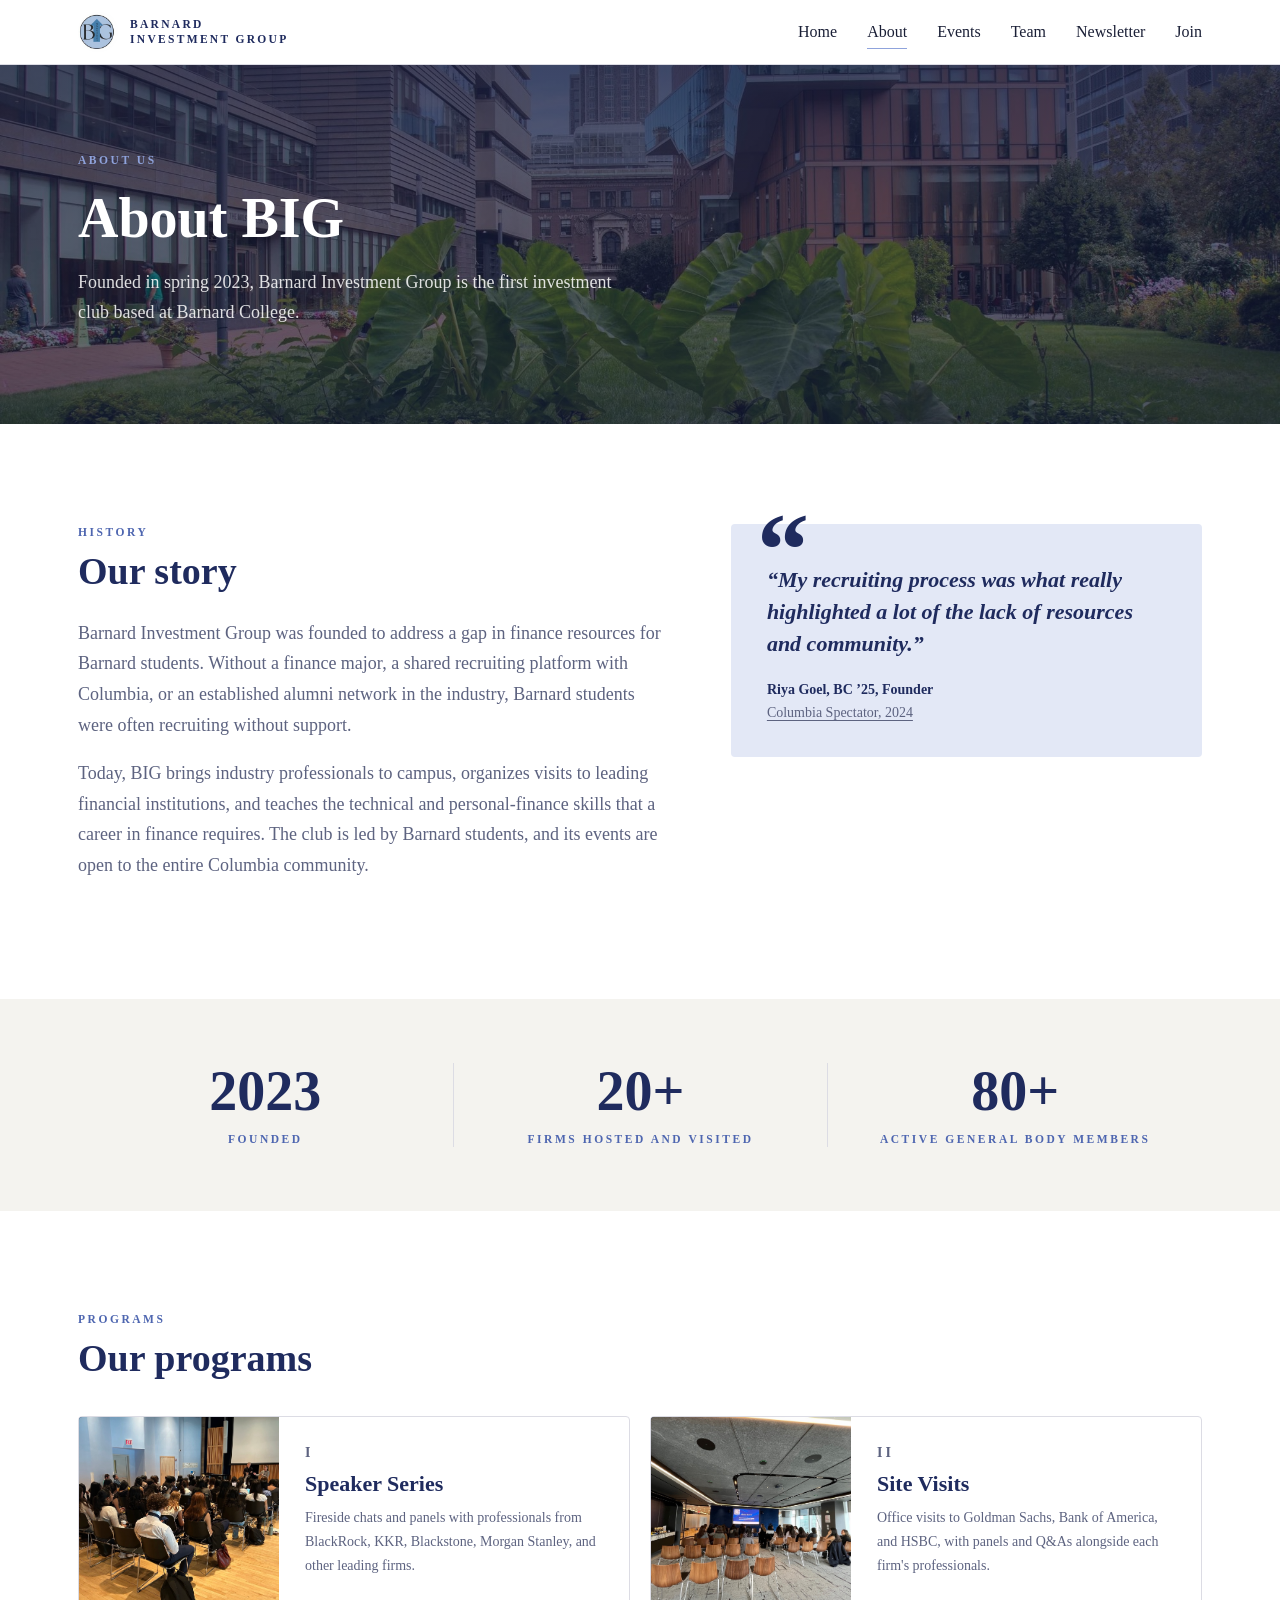
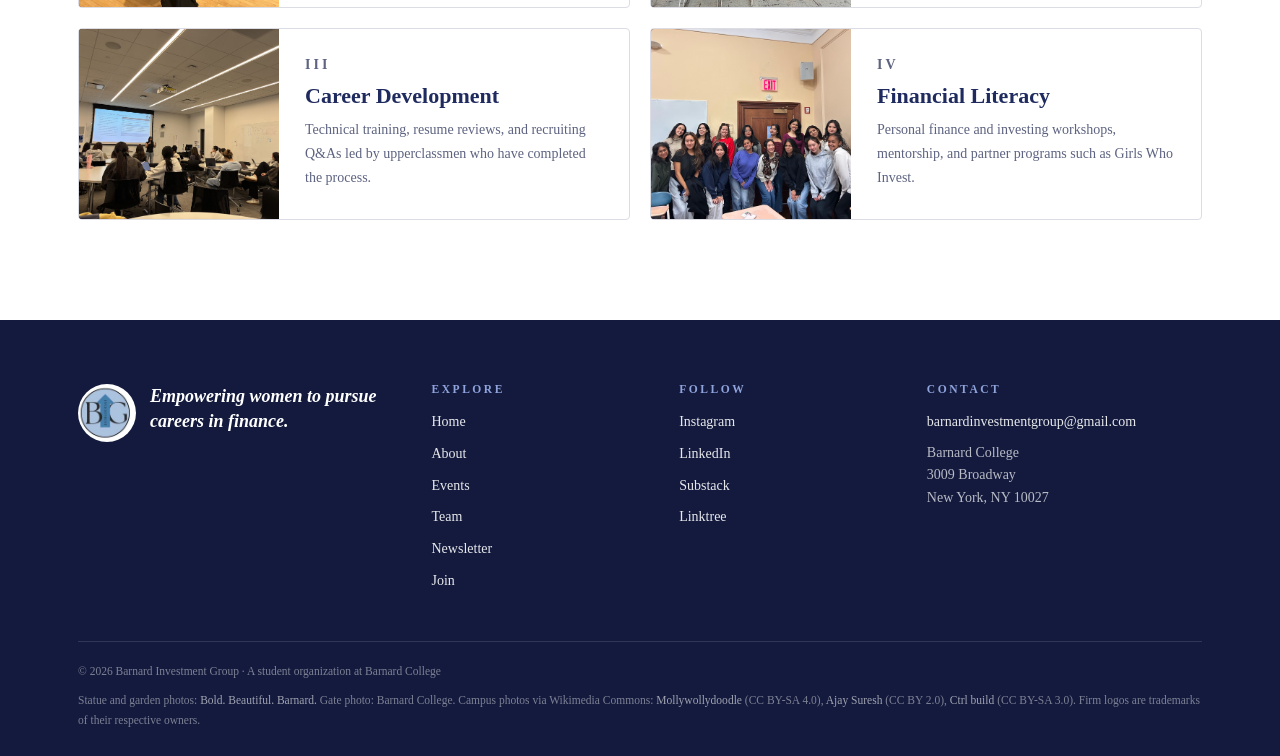
==== about.html @ a708cd1d "Copy edits: drop "First", Barnard and Columbia women, Spectator link, firms label, Experience: forma" ====
<!doctype html>
<html lang="en">
<head>
  <meta charset="utf-8" />
  <meta name="viewport" content="width=device-width, initial-scale=1" />
  <title>About · Barnard Investment Group</title>
  <meta name="description" content="Barnard Investment Group (BIG) is Barnard College's first investment club, dedicated to empowering women to pursue careers in finance." />
  <meta property="og:title" content="About · Barnard Investment Group" />
  <meta property="og:description" content="Barnard Investment Group (BIG) is Barnard College's first investment club, dedicated to empowering women to pursue careers in finance." />
  <meta property="og:image" content="assets/campus/barnard-hall-day.jpg" />
  <link rel="icon" href="assets/logo.png" />
  <link rel="stylesheet" href="styles.css?v=202610252300" />
</head>
<body data-page="about">
  <div id="site-header"></div>
  <main>
    <section class="banner" data-bg="assets/campus/barnard-garden-milstein.jpg">
      <div class="wrap">
        <p class="caps">About Us</p>
        <h1>About BIG</h1>
        <p class="lede">Founded in spring 2023, Barnard Investment Group is the first investment club based at Barnard College.</p>
      </div>
    </section>
    <section class="section">
      <div class="wrap about-grid">
        <div>
          <p class="caps">History</p>
          <h2 class="section-title">Our story</h2>
          <p class="lead">Barnard Investment Group was founded to address a gap in finance resources for Barnard students. Without a finance major, a shared recruiting platform with Columbia, or an established alumni network in the industry, Barnard students were often recruiting without support.</p>
          <p class="lead">Today, BIG brings industry professionals to campus, organizes visits to leading financial institutions, and teaches the technical and personal-finance skills that a career in finance requires. The club is led by Barnard students, and its events are open to the entire Columbia community.</p>
        </div>
        <figure class="pullquote">
          <blockquote>&ldquo;My recruiting process was what really highlighted a lot of the lack of resources and community.&rdquo;</blockquote>
          <figcaption>Riya Goel, BC &rsquo;25, Founder<span><a href="https://www.columbiaspectator.com/news/2024/01/31/barnard-investment-group-seeks-to-empower-women-in-finance/" target="_blank" rel="noopener">Columbia Spectator, 2024</a></span></figcaption>
        </figure>
      </div>
    </section>

    <section class="section section--paper section--tight">
      <div class="wrap">
        <dl class="stats">
          <div><dt>2023</dt><dd class="caps">Founded</dd></div>
          <div><dt>20+</dt><dd class="caps">Firms hosted and visited</dd></div>
          <div><dt>80+</dt><dd class="caps">Active general body members</dd></div>
        </dl>
      </div>
    </section>

    <section class="section">
      <div class="wrap">
        <div class="section-head"><div><p class="caps">Programs</p><h2 class="section-title">Our programs</h2></div></div>
        <div class="pillars">
          <article class="pillar"><div class="pillar__img" data-bg="assets/photos/goldman-2025-1.jpg"></div><div class="pillar__body"><p class="caps">I</p><h3>Speaker Series</h3><p>Fireside chats and panels with professionals from BlackRock, KKR, Blackstone, Morgan Stanley, and other leading firms.</p></div></article>
          <article class="pillar"><div class="pillar__img" data-bg="assets/photos/bofa-2025-1.jpg"></div><div class="pillar__body"><p class="caps">II</p><h3>Site Visits</h3><p>Office visits to Goldman Sachs, Bank of America, and HSBC, with panels and Q&amp;As alongside each firm's professionals.</p></div></article>
          <article class="pillar"><div class="pillar__img" data-bg="assets/photos/gbm-2026-10-25-1.jpg"></div><div class="pillar__body"><p class="caps">III</p><h3>Career Development</h3><p>Technical training, resume reviews, and recruiting Q&amp;As led by upperclassmen who have completed the process.</p></div></article>
          <article class="pillar"><div class="pillar__img" data-bg="assets/photos/members-group.jpg"></div><div class="pillar__body"><p class="caps">IV</p><h3>Financial Literacy</h3><p>Personal finance and investing workshops, mentorship, and partner programs such as Girls Who Invest.</p></div></article>
        </div>
      </div>
    </section>
  </main>
  <div id="site-footer"></div>
  <script src="data.js?v=202610252300"></script>
  <script src="main.js?v=202610252300"></script>
</body>
</html>
---- styles.css ----
/* =========================================================
   BIG: navy & periwinkle (from the logo + Instagram),
   Palatino (as on dukeiclub.org), collegiate photo-led layout
   ========================================================= */
:root {
  --navy: #1f2b5e;
  --navy-deep: #131a3d;
  --peri: #8fa3dc;
  --peri-ink: #4e66b0;
  --peri-soft: #e3e8f6;
  --paper: #f4f3ef;
  --white: #ffffff;
  --ink: #1a1f36;
  --muted: #5d6380;
  --line: #dcdce4;

  --serif: "Palatino Linotype", "Book Antiqua", Palatino, "URW Palladio L", P052, Georgia, serif;
  --sans: var(--serif);

  /* Type scale: every heading and text style on the site uses one of these */
  --fs-display: clamp(2.75rem, 6vw, 5rem);    /* home hero */
  --fs-h1: clamp(2.25rem, 4.4vw, 3.5rem);     /* page banners */
  --fs-h2: clamp(1.75rem, 3vw, 2.375rem);     /* section titles */
  --fs-h3: 1.375rem;                          /* card, person, FAQ titles */
  --fs-h4: 1.125rem;                          /* list rows */
  --fs-lead: 1.125rem;                        /* intro paragraphs */
  --fs-body: 1rem;
  --fs-small: .875rem;
  --fs-label: .72rem;                         /* uppercase labels, buttons, nav */

  --wrap: 1180px;
  --gutter: 28px;
  --radius: 4px;
  --shadow: 0 1px 2px rgba(19, 26, 61, .06), 0 14px 34px -18px rgba(19, 26, 61, .35);
}

*, *::before, *::after { box-sizing: border-box; }
html { -webkit-text-size-adjust: 100%; scroll-behavior: smooth; }
body { margin: 0; background: var(--white); color: var(--ink); font: 400 var(--fs-body)/1.7 var(--sans); -webkit-font-smoothing: antialiased; }
img { display: block; max-width: 100%; }
a { color: inherit; }
h1, h2, h3, h4 { font-family: var(--serif); color: var(--navy); line-height: 1.15; margin: 0; font-weight: 700; }
h1 em, h2 em, h3 em { font-style: italic; color: var(--peri-ink); }
h3 { font-size: var(--fs-h3); }
p { margin: 0 0 1em; }

.wrap { max-width: var(--wrap); margin: 0 auto; padding: 0 var(--gutter); }
.caps { font: 600 var(--fs-label)/1.4 var(--sans); letter-spacing: .22em; text-transform: uppercase; color: var(--peri-ink); margin: 0; }
.lead { font-size: var(--fs-lead); color: var(--muted); }
.center { text-align: center; }

/* ---------- Buttons ---------- */
.btn {
  display: inline-flex; align-items: center; justify-content: center; gap: .5em;
  padding: 14px 26px; border-radius: 2px;
  font: 600 var(--fs-label)/1 var(--sans); letter-spacing: .18em; text-transform: uppercase;
  text-decoration: none; border: 1.5px solid var(--navy); background: var(--navy); color: var(--white);
  transition: background .2s, color .2s, border-color .2s; cursor: pointer;
}
.btn:hover { background: var(--navy-deep); border-color: var(--navy-deep); }
.btn--line { background: transparent; color: var(--navy); }
.btn--line:hover { background: var(--navy); color: var(--white); }
.btn--white { background: var(--white); border-color: var(--white); color: var(--navy); }
.btn--white:hover { background: var(--peri-soft); border-color: var(--peri-soft); }
.btn--ghost { background: transparent; border-color: rgba(255, 255, 255, .7); color: var(--white); }
.btn--ghost:hover { background: var(--white); color: var(--navy); }
a[hidden], .btn[hidden] { display: none !important; }

.more { font: 600 var(--fs-label)/1 var(--sans); letter-spacing: .18em; text-transform: uppercase; text-decoration: none; color: var(--navy); border-bottom: 1.5px solid var(--peri); padding-bottom: 5px; transition: color .15s; }
.more:hover { color: var(--peri-ink); }
.more--light { color: var(--white); }
.more--light:hover { color: var(--peri); }

/* ---------- Header (sits over photos, turns solid on scroll) ---------- */
.site-header { position: fixed; inset: 0 0 auto 0; z-index: 50; background: var(--white); box-shadow: 0 1px 0 var(--line); }
.site-header__inner { height: 64px; display: flex; align-items: center; justify-content: space-between; gap: 24px; }
.brand { display: flex; align-items: center; gap: 12px; text-decoration: none; color: var(--navy); }
.brand img { width: 40px; height: 40px; border-radius: 50%; }
.brand span { font: 600 var(--fs-label)/1.3 var(--sans); letter-spacing: .2em; text-transform: uppercase; }
.nav { display: flex; align-items: center; gap: 30px; }
.nav a { font: 500 1rem/1 var(--sans); text-decoration: none; color: var(--ink); padding: 8px 0; border-bottom: 1.5px solid transparent; transition: border-color .2s, color .2s; }
.nav a:hover, .nav a[aria-current="page"] { border-color: var(--peri); }
.menu-btn { display: none; background: none; border: 1.5px solid var(--navy); color: var(--navy); font: 600 var(--fs-label)/1 var(--sans); letter-spacing: .18em; text-transform: uppercase; padding: 11px 13px; cursor: pointer; }


/* ---------- Photo hero & banners ---------- */
.banner { position: relative; color: var(--white); background: var(--navy-deep) center / cover no-repeat; isolation: isolate; }
.banner::before { content: ""; position: absolute; inset: 0; z-index: -1; background: linear-gradient(to bottom, rgba(19, 26, 61, .78) 0%, rgba(19, 26, 61, .62) 60%, rgba(19, 26, 61, .7) 100%); }

.banner .caps { color: var(--peri); margin-bottom: 18px; }
.banner h1 em { color: #b9c7f2; }
/* Inner-page banners: one fixed size, sitting below the header, text at the same spot on every page */
.banner { height: 360px; margin-top: 64px; display: flex; align-items: flex-start; }
.banner .wrap { width: 100%; padding-top: 88px; padding-bottom: 40px; }
.banner h1 { color: var(--white); font-size: var(--fs-h1); font-weight: 700; }
.banner p.lede { color: rgba(255, 255, 255, .85); font-size: var(--fs-lead); max-width: 60ch; margin: 16px 0 0; }
.banner--home { height: auto; min-height: calc(100svh - 64px); align-items: flex-end; }
.banner--home::before { background: linear-gradient(to top, rgba(10, 14, 32, .75) 0%, rgba(10, 14, 32, .3) 50%, rgba(10, 14, 32, .05) 100%), linear-gradient(to right, rgba(10, 14, 32, .4) 0%, rgba(10, 14, 32, 0) 55%); }
.banner--home { background-position: center 30%; }
.banner--home .wrap { padding-top: 0; padding-bottom: clamp(48px, 9vh, 90px); }
.banner--home .lede { font-size: clamp(1.1rem, 1.8vw, 1.4rem); color: var(--white); margin-top: 18px; }
.hero-mission { color: rgba(255, 255, 255, .78); max-width: 58ch; margin: 14px 0 0; }
.banner--home h1 { max-width: none; }
.section--logos { padding-top: 0; }
.banner--plain { background: var(--navy); }
.banner--plain::before { background: radial-gradient(900px 400px at 85% 0%, rgba(143, 163, 220, .28), transparent 60%); }

/* ---------- Sections ---------- */
.section { padding: clamp(64px, 9vw, 100px) 0; }
.section--tight { padding: 64px 0; }
.section--compact { padding: clamp(40px, 5vw, 60px) 0; }
.section-title--xl { font-size: var(--fs-h1); margin: 0; }
.section--paper { background: var(--paper); }
.section--navy { background: var(--navy); color: var(--white); }
.section-title { font-size: var(--fs-h2); margin: 10px 0 0; }
.section-head { display: flex; justify-content: space-between; align-items: flex-end; flex-wrap: wrap; gap: 20px; margin-bottom: 36px; }
.section-head--center { justify-content: center; text-align: center; }

/* Home: mission statement */
.mission { max-width: 860px; margin: 0 auto; text-align: center; }
.mission blockquote { margin: 18px 0 28px; font: italic 500 var(--fs-h2)/1.4 var(--serif); color: var(--navy); }

/* Home: Duke-style intro, logo row, LionFund-style About / Recruitment cards */
.intro { padding: clamp(64px, 9vw, 110px) 0 clamp(48px, 6vw, 80px); }
.intro__wrap { max-width: 980px; }
.intro .intro__statement { font: italic 400 clamp(1.5rem, 2.6vw, 2.25rem)/1.45 var(--serif); color: #8a8d99; text-align: center; margin: 0 0 clamp(40px, 5vw, 56px); }
.intro h2 { font-size: var(--fs-h2); margin-bottom: 16px; }
.intro p { font-size: var(--fs-lead); }
.logo-label { text-align: center; margin-top: clamp(48px, 6vw, 72px); }
.logo-row { list-style: none; margin: 20px 0 0; padding: 0; display: grid; grid-template-columns: repeat(5, 1fr); gap: 8px 24px; }
.logo-row li { height: 76px; display: grid; place-items: center; }
.logo-row img { max-width: 80%; max-height: 36px; object-fit: contain; filter: grayscale(1); opacity: .55; transition: filter .2s, opacity .2s; }
.logo-row li:hover img { filter: none; opacity: 1; }
.logo-row img.tall { max-height: 52px; }
.logo-row img.wide { max-height: 26px; }

.gateways { display: grid; grid-template-columns: 1fr 1fr; gap: 24px; }
.gateway { display: grid; grid-template-columns: 44% 1fr; background: var(--white); border: 1px solid var(--line); border-radius: var(--radius); overflow: hidden; text-decoration: none; transition: border-color .2s; }
.gateway:hover { border-color: var(--navy); }
.gateway__img { width: 100%; height: 100%; min-height: 230px; object-fit: cover; }
.gateway__body { padding: 30px; display: flex; flex-direction: column; justify-content: center; align-items: flex-start; }
.gateway h2 { font-size: var(--fs-h2); margin-bottom: 10px; }
.gateway p { color: var(--muted); margin-bottom: 20px; }

/* Home: firm logos (CFIG-style tiles) */
.logos { list-style: none; margin: 0; padding: 0; display: grid; grid-template-columns: repeat(5, 1fr); gap: 12px; }
.logos li { background: var(--white); border: 1px solid var(--line); border-radius: var(--radius); height: 120px; display: grid; place-items: center; padding: 22px; }
.logos img { max-width: 78%; max-height: 40px; object-fit: contain; filter: grayscale(1); opacity: .72; transition: filter .25s, opacity .25s; }
.logos img.tall { max-height: 56px; opacity: .6; }
.logos img.wide { max-width: 92%; max-height: 30px; }
.logos li:hover img { filter: none; opacity: 1; }

/* Home: next event + newsletter band */
.band { display: grid; grid-template-columns: 1.2fr 1fr; gap: 56px; align-items: center; }
.band .caps { color: var(--peri); }
.band h3 { color: var(--white); font-size: var(--fs-h2); }
.band p { color: rgba(255, 255, 255, .78); }
.next-card { display: flex; gap: 24px; align-items: flex-start; margin-top: 18px; text-decoration: none; }
.date-block { flex: 0 0 auto; width: 84px; padding: 14px 0; border-radius: var(--radius); background: var(--peri); color: var(--navy-deep); display: flex; flex-direction: column; align-items: center; font: 600 var(--fs-label)/1.2 var(--sans); letter-spacing: .16em; text-transform: uppercase; }
.date-block strong { font: 700 var(--fs-h2)/1 var(--serif); letter-spacing: 0; margin: 4px 0; }
.next-card p { margin: 8px 0 14px; }
.band__links { border-left: 1px solid rgba(255, 255, 255, .18); padding-left: 56px; }
.band__links h3 { margin: 10px 0 10px; }
.band__links .row { display: flex; flex-wrap: wrap; gap: 22px; align-items: center; margin-top: 24px; }

/* ---------- About ---------- */
.about-grid { display: grid; grid-template-columns: 1.25fr 1fr; gap: 64px; align-items: start; }
.about-grid .section-title { margin-bottom: 24px; }
.pullquote { margin: 0; padding: 40px 36px 32px; background: var(--peri-soft); border-radius: var(--radius); position: relative; }
.pullquote::before { content: "\201C"; position: absolute; top: -26px; left: 26px; font: 700 6.5rem/1 var(--serif); color: var(--navy); }
.pullquote blockquote { margin: 0 0 18px; font: italic 600 var(--fs-h3)/1.45 var(--serif); color: var(--navy); }
.pullquote figcaption { font-size: var(--fs-small); font-weight: 600; color: var(--navy); }
.pullquote figcaption span { display: block; font-weight: 400; color: var(--muted); }
.pullquote figcaption a { color: inherit; text-decoration: underline; text-underline-offset: 3px; }
.pullquote figcaption a:hover { color: var(--navy); }
.stats { display: grid; grid-template-columns: repeat(3, 1fr); margin: 0; text-align: center; }
.stats div + div { border-left: 1px solid var(--line); }
.stats dt { font: 700 var(--fs-h1)/1 var(--serif); color: var(--navy); }
.stats dd { margin: 12px 0 0; }
.pillars { display: grid; grid-template-columns: repeat(2, 1fr); gap: 20px; }
.pillar { display: grid; grid-template-columns: 200px 1fr; background: var(--white); border-radius: var(--radius); overflow: hidden; border: 1px solid var(--line); }
.pillar__img { background: var(--navy) center / cover no-repeat; min-height: 190px; }
.pillar__body { padding: 26px 26px 22px; }
.pillar h3 { margin: 8px 0 10px; }
.pillar p { color: var(--muted); font-size: var(--fs-small); margin: 0; }

/* ---------- Events ---------- */
.upcoming { display: grid; grid-template-columns: repeat(auto-fill, minmax(min(100%, 340px), 1fr)); gap: 18px; }
.event-card { display: flex; gap: 20px; padding: 22px; border-radius: var(--radius); background: var(--white); border: 1px solid var(--line); text-decoration: none; transition: border-color .2s; }
.event-card:hover { border-color: var(--navy); }
.event-card .date-block { background: var(--navy); color: var(--white); width: 74px; }
.event-card .date-block span:last-child { color: var(--peri); }
.event-card h3 { font-size: var(--fs-h4); margin: 8px 0 6px; }
.event-card .meta { font-size: var(--fs-small); font-weight: 600; color: var(--peri-ink); margin: 0; }

.tag { display: inline-block; font: 700 var(--fs-label)/1 var(--sans); letter-spacing: .12em; text-transform: uppercase; padding: 5px 10px; border-radius: 2px; background: var(--peri-soft); color: var(--navy); white-space: nowrap; }
.tag--site-visit { background: var(--navy); color: var(--white); }
.tag--workshop { background: #f3e9d9; color: #7a5520; }
.tag--community { background: #f6e3ea; color: #8a3456; }

.filters { display: flex; flex-wrap: wrap; gap: 6px; }
.filters button { font: 600 var(--fs-label) var(--sans); letter-spacing: .08em; border: 1px solid var(--line); background: var(--white); color: var(--muted); padding: 10px 15px; border-radius: 2px; cursor: pointer; transition: all .15s; }
.filters button:hover { border-color: var(--navy); color: var(--navy); }
.filters button.is-active { background: var(--navy); border-color: var(--navy); color: var(--white); }

.term { margin-top: 36px; }
.term > h3 { display: flex; align-items: baseline; gap: 14px; padding-bottom: 12px; border-bottom: 2px solid var(--navy); }
.term > h3 span { font: 600 var(--fs-label) var(--sans); letter-spacing: .18em; text-transform: uppercase; color: var(--muted); }
.elist { list-style: none; margin: 0; padding: 0; }
.elist a { display: grid; grid-template-columns: 82px 1fr auto 20px; gap: 18px; align-items: center; padding: 15px 6px; border-bottom: 1px solid var(--line); text-decoration: none; transition: background .15s; }
.elist a:hover { background: var(--paper); }
.elist time { font: 600 var(--fs-label) var(--sans); letter-spacing: .12em; text-transform: uppercase; color: var(--muted); }
.elist strong { font: 700 var(--fs-h4)/1.3 var(--serif); color: var(--navy); }
.elist small { display: block; font-size: var(--fs-small); color: var(--muted); margin-top: 2px; }
.elist .go { color: var(--peri-ink); font-weight: 600; }
.photo-flag { display: inline-block; margin-left: 8px; vertical-align: 2px; font: 700 var(--fs-label)/1 var(--sans); letter-spacing: .12em; text-transform: uppercase; color: var(--peri-ink); border: 1px solid var(--peri); border-radius: 2px; padding: 4px 8px; }
.show-more { margin-top: 22px; }
.empty { padding: 26px; background: var(--peri-soft); border-radius: var(--radius); color: var(--navy); margin: 0; }

/* Event page */
.crumb { display: inline-block; margin-bottom: 24px; }
.event-body { display: grid; grid-template-columns: 1fr 340px; gap: 64px; align-items: start; }
.event-body .prose p { font-size: var(--fs-lead); color: var(--ink); }
.prose-actions { margin-top: 24px; }
.facts { margin: 0; background: var(--paper); border-radius: var(--radius); padding: 8px 24px; }
.facts div { display: grid; grid-template-columns: 90px 1fr; gap: 12px; padding: 14px 0; border-bottom: 1px solid var(--line); }
.facts div:last-child { border-bottom: 0; }
.facts dt { font: 600 var(--fs-label)/1.9 var(--sans); letter-spacing: .16em; text-transform: uppercase; color: var(--muted); }
.facts dd { margin: 0; font-weight: 500; }
/* Event photos: each row shares one height and every photo keeps its full frame (widths set in main.js) */
.photos { display: grid; gap: 12px; margin-top: 48px; }
.photos__row { display: flex; gap: 12px; }
.photos__row img { flex: 1 1 0; min-width: 0; height: auto; aspect-ratio: 4 / 3; border-radius: var(--radius); background: var(--paper); }
.photos__row--single img { flex: none !important; width: auto; max-width: 100%; max-height: 640px; }
.pager { display: grid; grid-template-columns: 1fr 1fr; gap: 18px; margin-top: 56px; }
.pager a { padding: 22px 24px; border: 1px solid var(--line); border-radius: var(--radius); text-decoration: none; transition: border-color .2s; }
.pager a:hover { border-color: var(--navy); }
.pager a.next { text-align: right; grid-column: 2; }
.pager strong { display: block; font: 700 var(--fs-h4)/1.3 var(--serif); color: var(--navy); margin-top: 6px; }

/* ---------- Team (centered, Duke-style) ---------- */
.board { display: grid; grid-template-columns: repeat(3, minmax(0, 260px)); justify-content: center; gap: 56px 48px; text-align: center; }
.member__photo { aspect-ratio: 1; border-radius: 50%; overflow: hidden; background: var(--peri-soft); display: grid; place-items: center; margin-bottom: 18px; }
.member__photo img { width: 100%; height: 100%; object-fit: cover; transform: scale(1.06); }
.member__photo span { font: italic 700 var(--fs-h1) var(--serif); color: var(--navy); opacity: .5; }
.member .role { font: 600 var(--fs-label)/1.4 var(--sans); letter-spacing: .18em; text-transform: uppercase; color: var(--peri-ink); margin: 8px 0; }
.member .major { font-size: var(--fs-small); color: var(--muted); margin: 0; }
.member .exp { font-size: var(--fs-small); color: var(--ink); margin: 6px 0 0; }
.member a { font-size: var(--fs-small); font-weight: 600; color: var(--navy); }

/* ---------- Newsletter ---------- */
.nl-grid { display: grid; grid-template-columns: 1fr 1fr; gap: 64px; align-items: start; }
.nl-grid .section-title { margin-bottom: 18px; }
.nl-grid .lead { max-width: 48ch; }
.substack-embed { width: 100%; max-width: 480px; height: 150px; border: 0; border-radius: var(--radius); background: #fff; margin: 8px 0 22px; display: block; box-shadow: 0 0 0 1px var(--line); }
.issues { display: grid; gap: 14px; margin-top: 16px; }
.issue { display: block; padding: 22px 24px; border-radius: var(--radius); border: 1px solid var(--line); background: var(--white); text-decoration: none; transition: border-color .2s; }
.issue:hover { border-color: var(--navy); }
.issue h3 { font-size: var(--fs-h4); margin: 8px 0 8px; }
.issue ul { margin: 0; padding-left: 18px; font-size: var(--fs-small); color: var(--muted); }
.issue li::marker { color: var(--peri); }

/* ---------- Join ---------- */
.join-grid { display: grid; grid-template-columns: 1fr 1fr; gap: 24px; }
.join-card { padding: 44px 40px; border-radius: var(--radius); background: var(--paper); }
.join-card h2 { font-size: var(--fs-h2); margin: 10px 0 10px; }
.join-card > p { color: var(--muted); }
.join-card--navy { background: linear-gradient(160deg, var(--navy), var(--navy-deep)); color: var(--white); }
.join-card--navy h2 { color: var(--white); }
.join-card--navy .caps { color: var(--peri); }
.join-card--navy > p { color: rgba(255, 255, 255, .8); }
.join-card--navy a:not(.btn) { color: var(--white); font-weight: 600; }
.steps { counter-reset: s; list-style: none; padding: 0; margin: 26px 0 30px; }
.steps li { counter-increment: s; position: relative; padding: 0 0 18px 50px; color: var(--muted); }
.steps li::before { content: counter(s); position: absolute; left: 0; top: -2px; width: 32px; height: 32px; border-radius: 50%; background: var(--navy); color: var(--white); display: grid; place-items: center; font: 700 var(--fs-small) var(--serif); }
.steps strong { color: var(--navy); }
.timeline { list-style: none; padding: 0; margin: 26px 0 30px; border-left: 1.5px solid rgba(143, 163, 220, .5); }
.timeline li { position: relative; padding: 0 0 18px 26px; color: rgba(255, 255, 255, .92); }
.timeline li::before { content: ""; position: absolute; left: -6px; top: 8px; width: 10px; height: 10px; border-radius: 50%; background: var(--peri); }
.timeline span { display: block; font: 700 var(--fs-label)/1.6 var(--sans); letter-spacing: .16em; text-transform: uppercase; color: var(--peri); }
.note { font-size: var(--fs-small); margin: 18px 0 0; }
.faq { max-width: 820px; margin: 0 auto; }
.faq details { border-bottom: 1px solid var(--line); }
.faq summary { list-style: none; cursor: pointer; padding: 22px 0; font: 700 var(--fs-h4)/1.3 var(--serif); color: var(--navy); display: flex; justify-content: space-between; gap: 16px; }
.faq summary::-webkit-details-marker { display: none; }
.faq summary::after { content: "+"; font: 400 var(--fs-h3)/1 var(--sans); color: var(--peri-ink); }
.faq details[open] summary::after { content: "\2212"; }
.faq details p { color: var(--muted); margin: -8px 0 22px; }

/* ---------- Footer ---------- */
.site-footer { background: var(--navy-deep); color: rgba(255, 255, 255, .7); padding: 64px 0 26px; font-size: var(--fs-small); }
.site-footer a { color: rgba(255, 255, 255, .9); text-decoration: none; }
.site-footer a:hover { color: var(--peri); }
.footer-grid { display: grid; grid-template-columns: 1.5fr 1fr 1fr 1.3fr; gap: 36px; }
.footer-brand { display: flex; gap: 14px; align-items: flex-start; }
.footer-brand img { width: 58px; height: 58px; border-radius: 50%; }
.footer-brand p { margin: 0; font: italic 600 var(--fs-h4)/1.35 var(--serif); color: var(--white); }
.site-footer h4 { margin: 0 0 14px; font: 600 var(--fs-label)/1 var(--sans); letter-spacing: .22em; text-transform: uppercase; color: var(--peri); }
.site-footer ul { list-style: none; margin: 0; padding: 0; display: grid; gap: 8px; }
.site-footer address { font-style: normal; margin-top: 8px; line-height: 1.6; }
.footer-base { display: flex; justify-content: space-between; flex-wrap: wrap; gap: 10px 24px; margin-top: 48px; padding-top: 20px; border-top: 1px solid rgba(255, 255, 255, .12); font-size: var(--fs-label); color: rgba(255, 255, 255, .45); }
.footer-base a { color: rgba(255, 255, 255, .6); }

/* ---------- Responsive ---------- */
@media (max-width: 1000px) {
  .board { grid-template-columns: repeat(2, minmax(0, 260px)); }
  .board .member:last-child:nth-child(odd) { grid-column: 1 / -1; justify-self: center; width: calc(50% - 24px); }
  .pillar { grid-template-columns: 1fr; }
  .pillar__img { min-height: 160px; }
  .footer-grid { grid-template-columns: 1fr 1fr; }
  .gateway { grid-template-columns: 1fr; }
  .gateway__img { min-height: 0; aspect-ratio: 16 / 10; }
  .gateway__body { padding: 24px; }
  .more { display: inline-block; padding-top: 14px; }
}
@media (max-width: 900px) {
  :root { --gutter: 20px; }
  .menu-btn { display: block; }
  .nav { position: fixed; top: 64px; left: 0; right: 0; flex-direction: column; align-items: stretch; gap: 0; background: var(--white); padding: 8px var(--gutter) 22px; box-shadow: 0 20px 30px -20px rgba(19, 26, 61, .4); display: none; }
  .nav-open .site-header { background: var(--white); }
  .nav-open .brand { color: var(--navy); }
  .nav-open .menu-btn { color: var(--navy); border-color: var(--navy); }
  .nav-open .nav { display: flex; }
  .nav a { color: var(--ink) !important; padding: 16px 0; border-bottom: 1px solid var(--line); }

  .band, .about-grid, .event-body, .nl-grid, .join-grid { grid-template-columns: 1fr; gap: 40px; }
  .band__links { border-left: 0; padding-left: 0; border-top: 1px solid rgba(255, 255, 255, .18); padding-top: 36px; }
  .stats { grid-template-columns: 1fr; gap: 28px 0; }
  .stats div + div { border-left: 0; }
  .banner { height: auto; min-height: 360px; }
  .banner .wrap { padding-top: 64px; }
  .banner--home { min-height: calc(100svh - 64px); }
}
@media (max-width: 560px) {
  .brand span { letter-spacing: .12em; }
  .board { grid-template-columns: repeat(2, minmax(0, 1fr)); gap: 36px 16px; }
  .board .member:last-child:nth-child(odd) { width: calc(50% - 8px); }
  .logos li { height: 96px; }
  .elist a { grid-template-columns: 1fr 16px; gap: 6px 10px; }
  .elist time { grid-column: 1; }
  .elist .tag { grid-column: 1; justify-self: start; }
  .elist .go { grid-column: 2; grid-row: 1 / span 3; }
  .photos__row { flex-direction: column; }
  .photos__row img { flex: none !important; width: 100%; }
  .pager { grid-template-columns: 1fr; }
  .pager a.next { grid-column: 1; }
  .join-card { padding: 32px 22px; }
  .gateways, .pillars { grid-template-columns: 1fr; }
  .gateway__img { aspect-ratio: 16 / 9; }
  .footer-grid { grid-template-columns: 1fr 1fr; gap: 32px 20px; }
  .footer-brand, .footer-grid > div:last-child { grid-column: 1 / -1; }
}
@media (max-width: 680px) { .logos, .logo-row { grid-template-columns: repeat(2, 1fr); } }
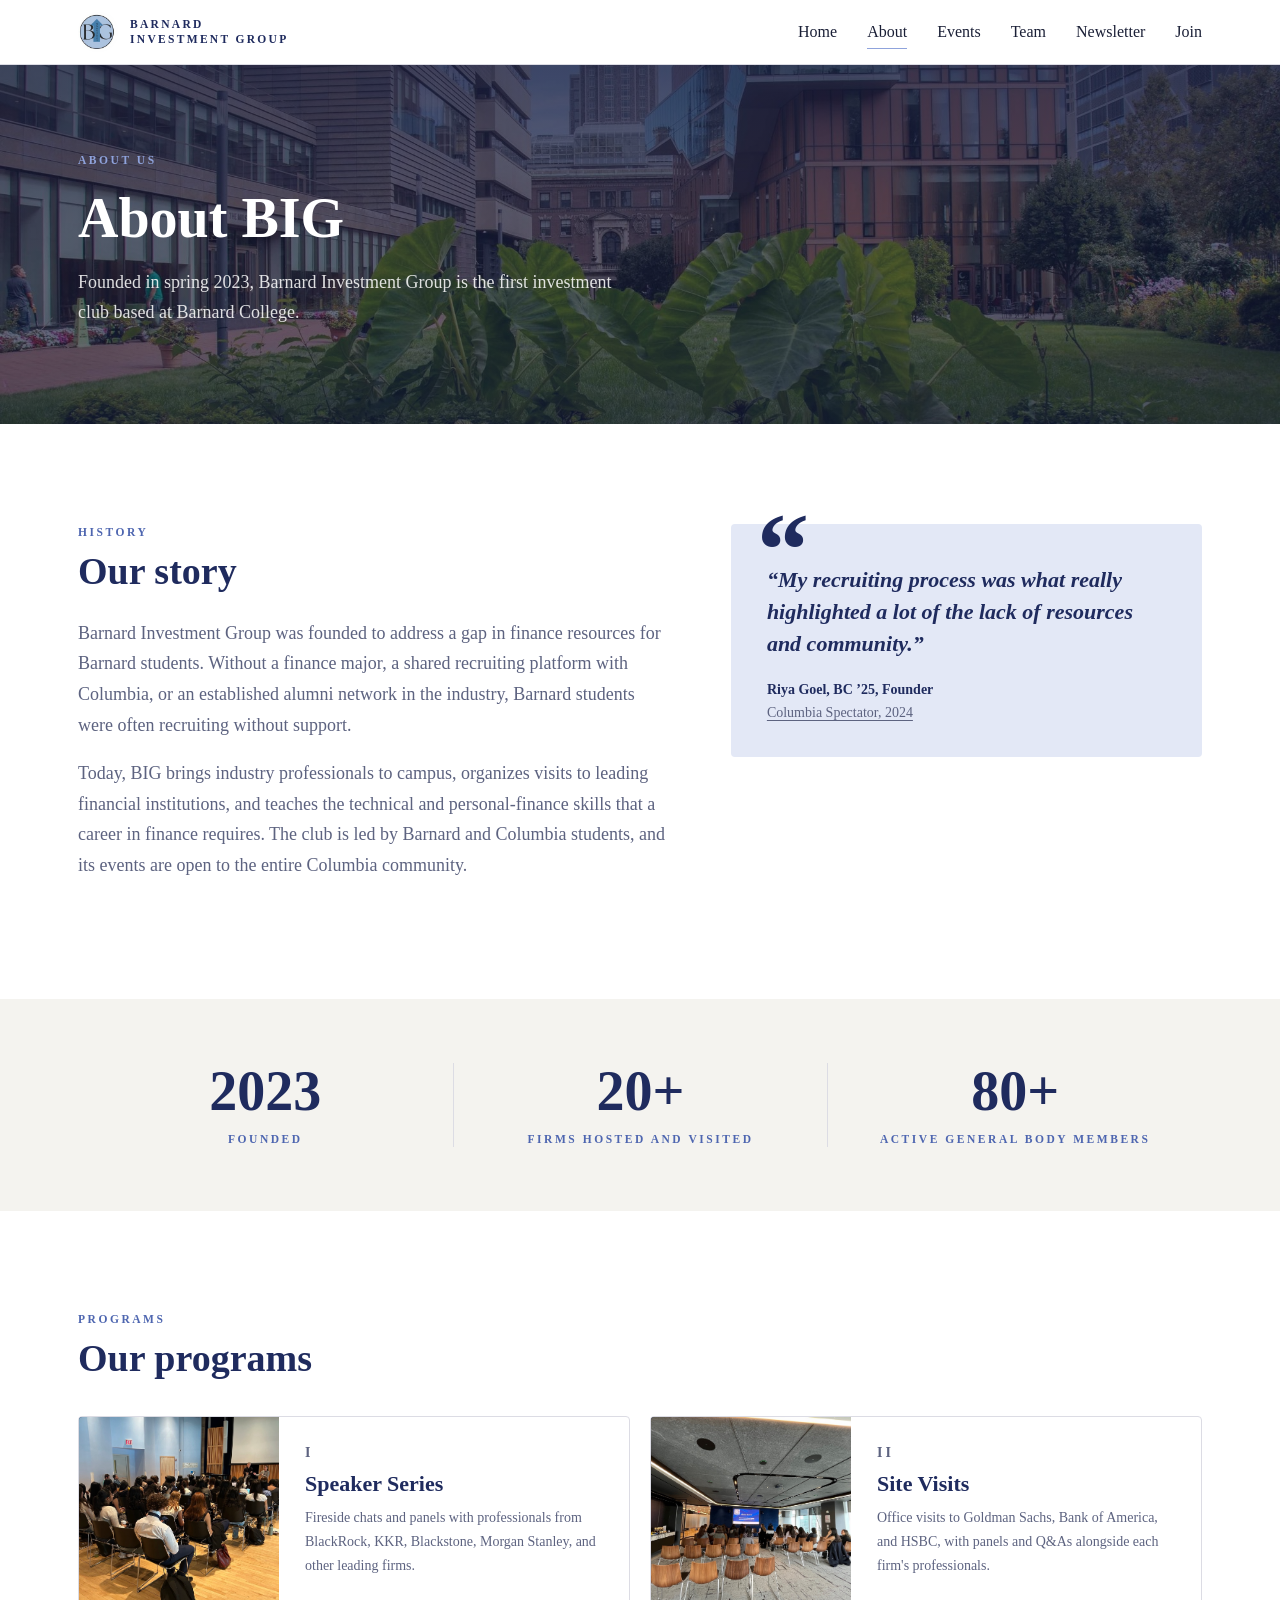
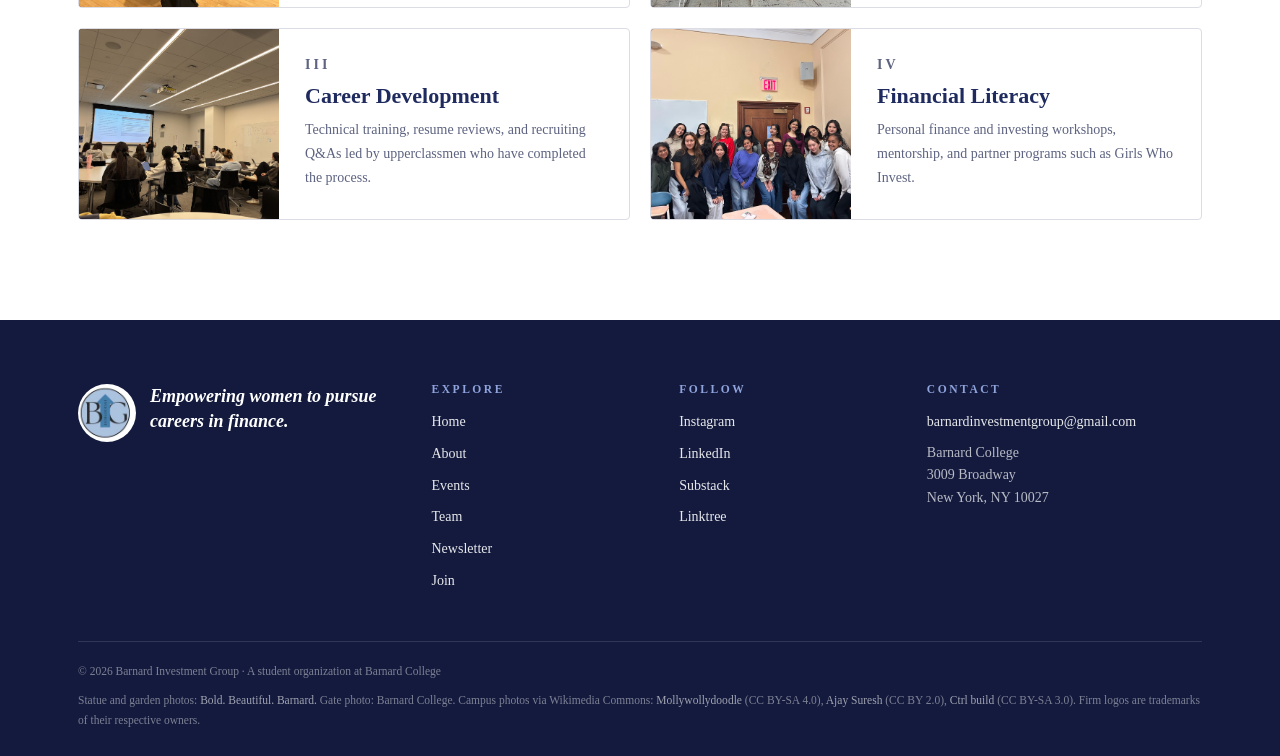
==== commit 0cee0dfc: "E-board open to Barnard and Columbia students: new FAQ, Join and About copy" ====
--- a/about.html
+++ b/about.html
@@ -9,7 +9,7 @@
   <meta property="og:description" content="Barnard Investment Group (BIG) is Barnard College's first investment club, dedicated to empowering women to pursue careers in finance." />
   <meta property="og:image" content="assets/campus/barnard-hall-day.jpg" />
   <link rel="icon" href="assets/logo.png" />
-  <link rel="stylesheet" href="styles.css?v=202610252300" />
+  <link rel="stylesheet" href="styles.css?v=202610252330" />
 </head>
 <body data-page="about">
   <div id="site-header"></div>
@@ -27,7 +27,7 @@
           <p class="caps">History</p>
           <h2 class="section-title">Our story</h2>
           <p class="lead">Barnard Investment Group was founded to address a gap in finance resources for Barnard students. Without a finance major, a shared recruiting platform with Columbia, or an established alumni network in the industry, Barnard students were often recruiting without support.</p>
-          <p class="lead">Today, BIG brings industry professionals to campus, organizes visits to leading financial institutions, and teaches the technical and personal-finance skills that a career in finance requires. The club is led by Barnard students, and its events are open to the entire Columbia community.</p>
+          <p class="lead">Today, BIG brings industry professionals to campus, organizes visits to leading financial institutions, and teaches the technical and personal-finance skills that a career in finance requires. The club is led by Barnard and Columbia students, and its events are open to the entire Columbia community.</p>
         </div>
         <figure class="pullquote">
           <blockquote>&ldquo;My recruiting process was what really highlighted a lot of the lack of resources and community.&rdquo;</blockquote>
@@ -59,7 +59,7 @@
     </section>
   </main>
   <div id="site-footer"></div>
-  <script src="data.js?v=202610252300"></script>
-  <script src="main.js?v=202610252300"></script>
+  <script src="data.js?v=202610252330"></script>
+  <script src="main.js?v=202610252330"></script>
 </body>
 </html>
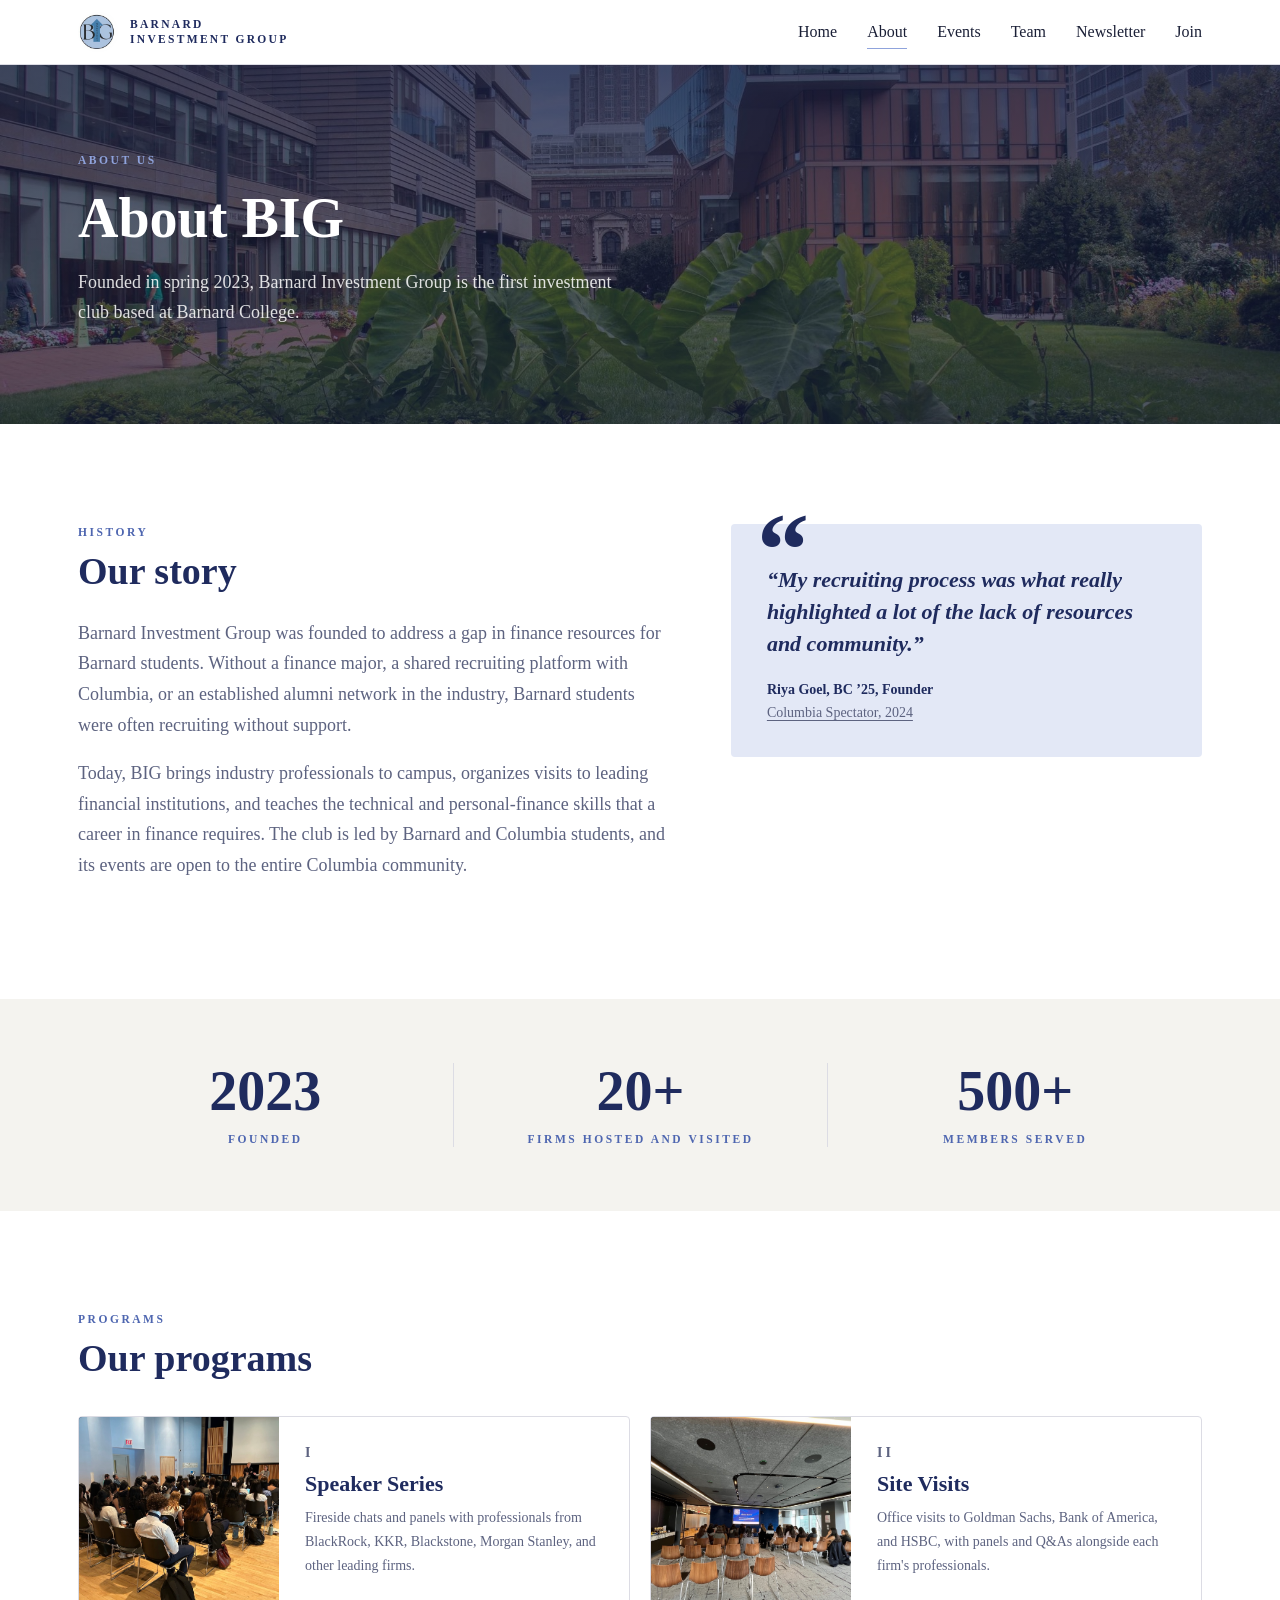
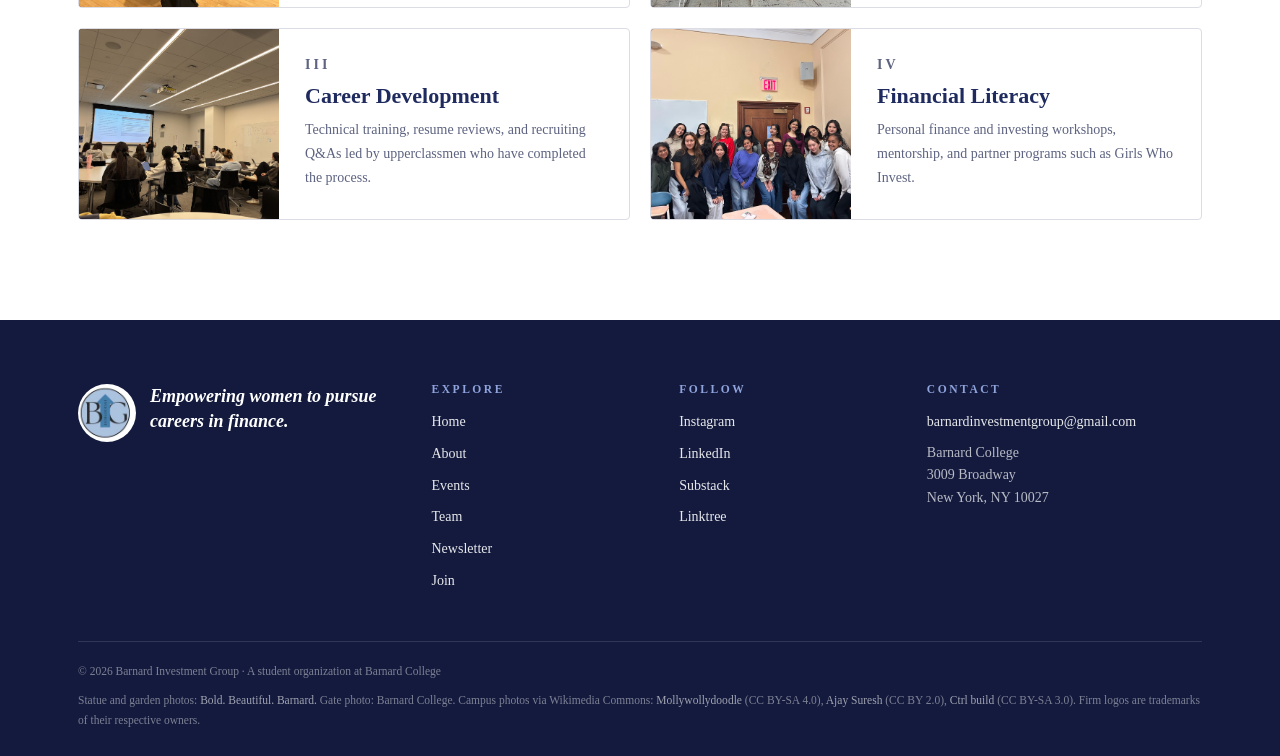
==== commit 7c1b9f14: "About: 500+ members served" ====
--- a/about.html
+++ b/about.html
@@ -9,7 +9,7 @@
   <meta property="og:description" content="Barnard Investment Group (BIG) is Barnard College's first investment club, dedicated to empowering women to pursue careers in finance." />
   <meta property="og:image" content="assets/campus/barnard-hall-day.jpg" />
   <link rel="icon" href="assets/logo.png" />
-  <link rel="stylesheet" href="styles.css?v=202610252330" />
+  <link rel="stylesheet" href="styles.css?v=202610252345" />
 </head>
 <body data-page="about">
   <div id="site-header"></div>
@@ -41,7 +41,7 @@
         <dl class="stats">
           <div><dt>2023</dt><dd class="caps">Founded</dd></div>
           <div><dt>20+</dt><dd class="caps">Firms hosted and visited</dd></div>
-          <div><dt>80+</dt><dd class="caps">Active general body members</dd></div>
+          <div><dt>500+</dt><dd class="caps">Members served</dd></div>
         </dl>
       </div>
     </section>
@@ -59,7 +59,7 @@
     </section>
   </main>
   <div id="site-footer"></div>
-  <script src="data.js?v=202610252330"></script>
-  <script src="main.js?v=202610252330"></script>
+  <script src="data.js?v=202610252345"></script>
+  <script src="main.js?v=202610252345"></script>
 </body>
 </html>
--- a/styles.css
+++ b/styles.css
@@ -68,6 +68,7 @@
 
 .more { font: 600 var(--fs-label)/1 var(--sans); letter-spacing: .18em; text-transform: uppercase; text-decoration: none; color: var(--navy); border-bottom: 1.5px solid var(--peri); padding-bottom: 5px; transition: color .15s; }
 .more:hover { color: var(--peri-ink); }
+.more-links { display: flex; flex-direction: column; align-items: flex-start; gap: 18px; }
 .more--light { color: var(--white); }
 .more--light:hover { color: var(--peri); }
 
